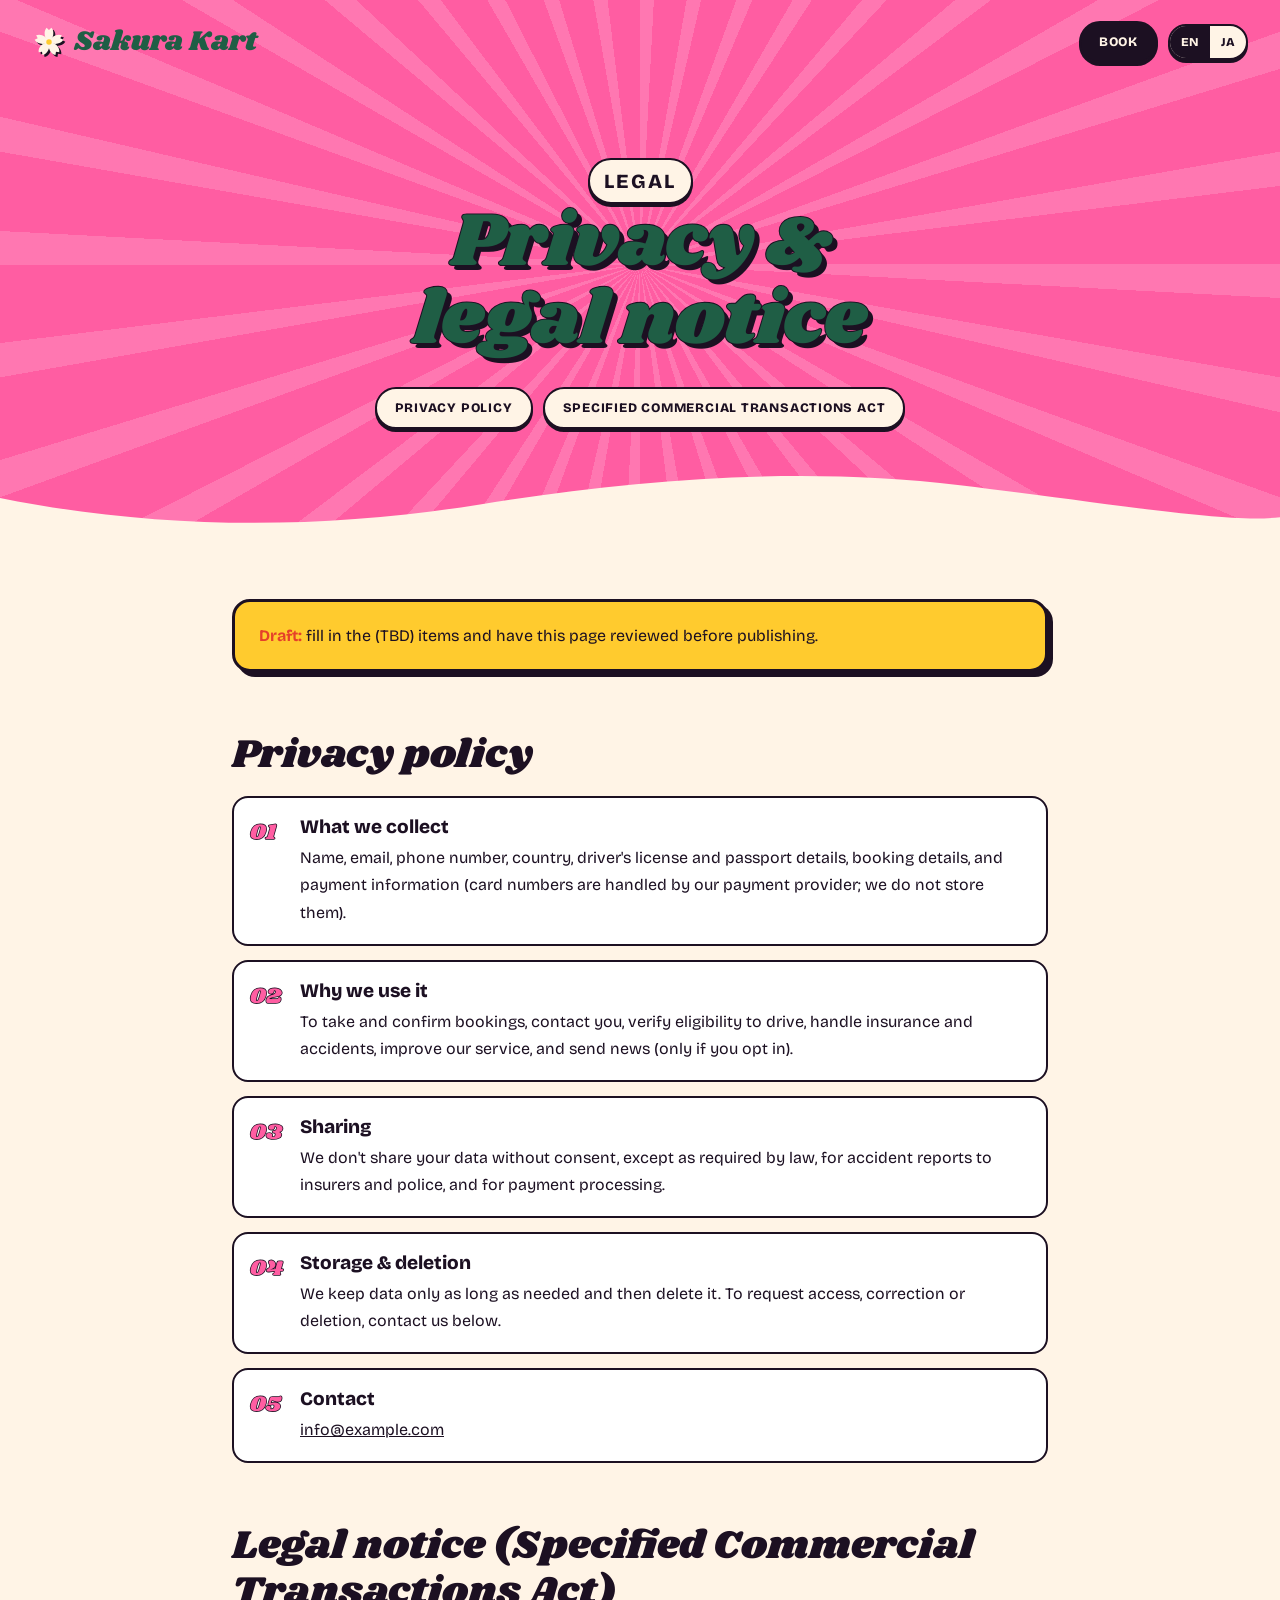
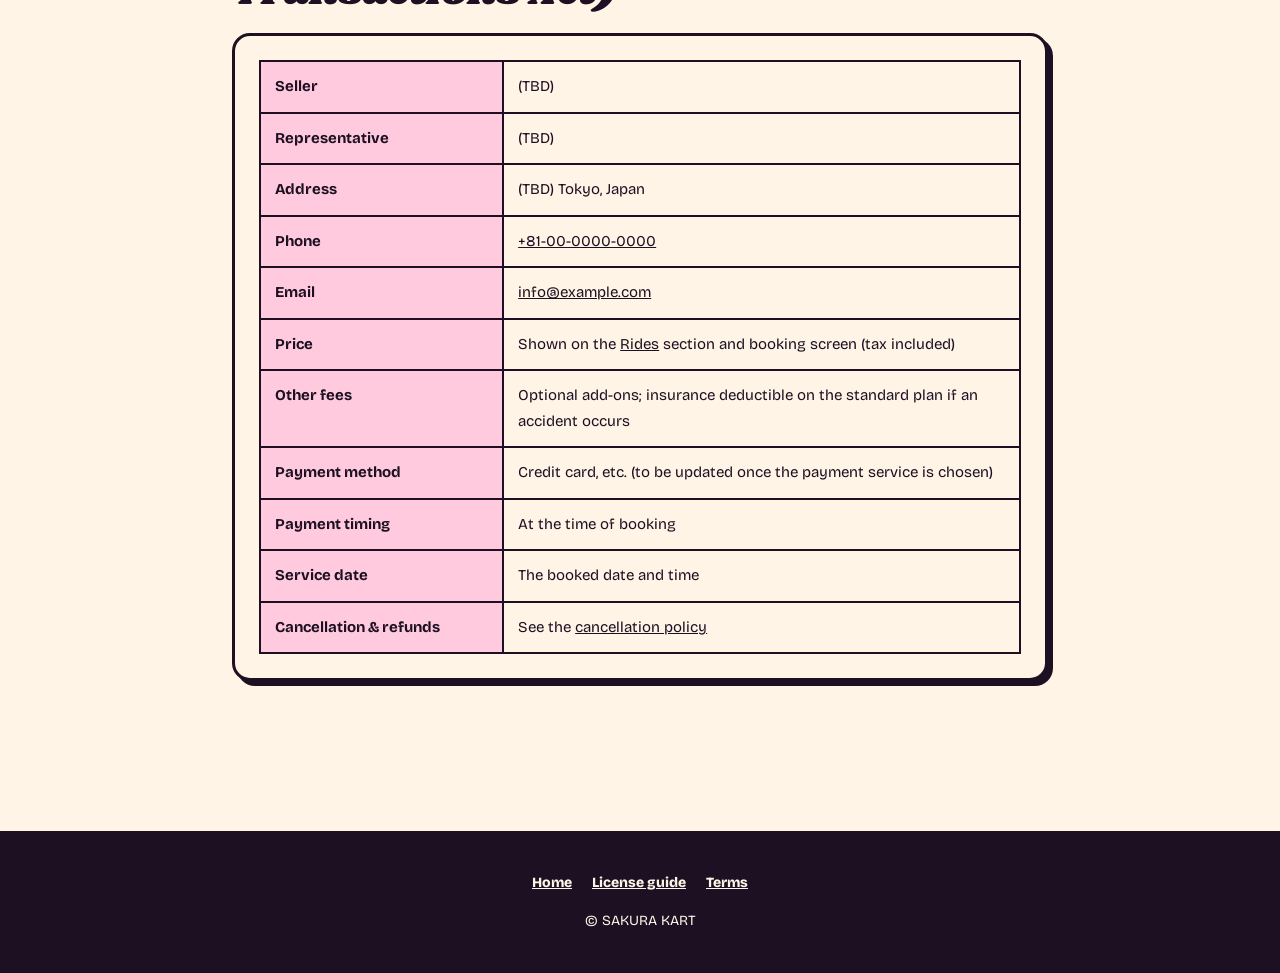
==== legal.html @ 1782123a "サイトをリニューアル：Chispa風デザイン＋アニメ演出、競合の掲載項目を網羅 - トップを全面リニューアル（ローディング、スクロール連動の当日の流れ、傾いた料金カード、ドラッグできる口コミの壁など）" ====
<!doctype html>
<html lang="en">
<head>
  <meta charset="utf-8">
  <meta name="viewport" content="width=device-width, initial-scale=1">
  <title data-ja="プライバシーポリシー・特定商取引法に基づく表記｜SAKURA KART">Privacy &amp; Legal Notice | SAKURA KART</title>
  <meta name="robots" content="noindex">
  <meta name="theme-color" content="#FF5DA2">
  <link rel="icon" href="images/logo-mark.svg" type="image/svg+xml">
  <link rel="preconnect" href="https://fonts.googleapis.com">
  <link rel="preconnect" href="https://fonts.gstatic.com" crossorigin>
  <link href="https://fonts.googleapis.com/css2?family=Bricolage+Grotesque:opsz,wght@12..96,400;12..96,600;12..96,800&family=Dela+Gothic+One&family=M+PLUS+Rounded+1c:wght@500;800&family=Shrikhand&display=swap" rel="stylesheet">
  <link rel="stylesheet" href="css/tokens.css">
  <link rel="stylesheet" href="css/style.css">
  <script src="js/config.js"></script>
  <script src="js/i18n.js"></script>
  <script src="js/main.js" defer></script>
  <script src="js/fx.js" defer></script>
</head>
<body>
<svg width="0" height="0" style="position:absolute" aria-hidden="true">
  <symbol id="i-petal" viewBox="0 0 40 40"><path d="M20 38C6 30 4 12 13 3l7 6 7-6c9 9 7 27-7 35z" fill="currentColor"/></symbol>
  <symbol id="i-flower" viewBox="-50 -50 100 100"><g fill="currentColor"><path id="fp" d="M0 0C-14-10-17-32-7-42l7 7 7-7C17-32 14-10 0 0z"/><use href="#fp" transform="rotate(72)"/><use href="#fp" transform="rotate(144)"/><use href="#fp" transform="rotate(216)"/><use href="#fp" transform="rotate(288)"/></g><circle r="8" fill="#FFCB2E"/></symbol>
  <symbol id="wave" viewBox="0 0 1440 80" preserveAspectRatio="none"><path d="M0 40C180 80 360 80 540 48S900 0 1080 24s300 48 360 40V80H0z" fill="currentColor"/></symbol>
</svg>

<header class="hdr" id="hdr">
  <a href="index.html" class="hdr__logo" aria-label="SAKURA KART">
    <svg class="hdr__mark" aria-hidden="true"><use href="#i-flower"/></svg>
    <span>Sakura Kart</span>
  </a>
  <div class="hdr__right">
    <a href="index.html#booking" class="pill pill--ink" data-ja="予約する">Book</a>
    <div class="lang" role="group" aria-label="Language">
      <button type="button" data-lang="en" aria-pressed="true">EN</button>
      <button type="button" data-lang="ja" aria-pressed="false">JA</button>
    </div>
  </div>
</header>

<main>
  <section class="sub-hero">
    <div class="hero__rays" aria-hidden="true"></div>
    <div class="petals" aria-hidden="true"></div>
    <p class="eyebrow" data-ja="法的表記">Legal</p>
    <h1 class="h2" data-ja="プライバシーと<br>法的表記">Privacy &amp;<br>legal notice</h1>
    <nav class="toc" aria-label="Contents">
      <a class="pill" href="#privacy" data-ja="プライバシーポリシー">Privacy policy</a>
      <a class="pill" href="#tokushoho" data-ja="特定商取引法に基づく表記">Specified Commercial Transactions Act</a>
    </nav>
    <svg class="wave wave--cream" aria-hidden="true"><use href="#wave"/></svg>
  </section>

  <section class="doc">
    <div class="container container--narrow">
      <div class="warn">
        <p class="en" style="margin:0"><b>Draft:</b> fill in the (TBD) items and have this page reviewed before publishing.</p>
        <p class="ja" style="margin:0"><b>ドラフト：</b>（未定）の項目を埋め、公開前に専門家の確認を受けてください。</p>
      </div>

      <h2 id="privacy" data-ja="プライバシーポリシー">Privacy policy</h2>
      <ol class="articles">
        <li>
          <h3 data-ja="取得する情報">What we collect</h3>
          <p data-ja="氏名、メールアドレス、電話番号、国籍、運転免許証・パスポートの情報、予約内容、決済に関する情報（カード番号は決済代行会社が管理し、当社は保持しません）。">Name, email, phone number, country, driver's license and passport details, booking details, and payment information (card numbers are handled by our payment provider; we do not store them).</p>
        </li>
        <li>
          <h3 data-ja="利用目的">Why we use it</h3>
          <p data-ja="予約の受付・確認・連絡、運転資格の確認、保険・事故対応、サービス改善、お知らせの送付（同意した方のみ）。">To take and confirm bookings, contact you, verify eligibility to drive, handle insurance and accidents, improve our service, and send news (only if you opt in).</p>
        </li>
        <li>
          <h3 data-ja="第三者への提供">Sharing</h3>
          <p data-ja="法令に基づく場合、保険会社・警察への事故報告、決済代行会社への決済処理を除き、本人の同意なく第三者に提供しません。">We don't share your data without consent, except as required by law, for accident reports to insurers and police, and for payment processing.</p>
        </li>
        <li>
          <h3 data-ja="保管と削除">Storage &amp; deletion</h3>
          <p data-ja="必要な期間のみ保管し、不要になったものは削除します。開示・訂正・削除のご依頼は下記の連絡先までご連絡ください。">We keep data only as long as needed and then delete it. To request access, correction or deletion, contact us below.</p>
        </li>
        <li>
          <h3 data-ja="お問い合わせ">Contact</h3>
          <p><a data-c="email"></a></p>
        </li>
      </ol>

      <h2 id="tokushoho" data-ja="特定商取引法に基づく表記">Legal notice (Specified Commercial Transactions Act)</h2>
      <div class="panel">
        <table class="grid-table">
          <tr><th data-ja="販売事業者">Seller</th><td data-ja="（未定）">(TBD)</td></tr>
          <tr><th data-ja="運営責任者">Representative</th><td data-ja="（未定）">(TBD)</td></tr>
          <tr><th data-ja="所在地">Address</th><td data-ja="（未定）東京都">(TBD) Tokyo, Japan</td></tr>
          <tr><th data-ja="電話番号">Phone</th><td><a data-c="phone"></a></td></tr>
          <tr><th data-ja="メールアドレス">Email</th><td><a data-c="email"></a></td></tr>
          <tr><th data-ja="販売価格">Price</th><td data-ja="各コースの料金は<a href='index.html#rides'>コース・料金</a>および予約画面に表示（税込）">Shown on the <a href="index.html#rides">Rides</a> section and booking screen (tax included)</td></tr>
          <tr><th data-ja="商品代金以外の必要料金">Other fees</th><td data-ja="オプション料金（任意）、事故時の免責額（標準プランの場合）">Optional add-ons; insurance deductible on the standard plan if an accident occurs</td></tr>
          <tr><th data-ja="支払方法">Payment method</th><td data-ja="クレジットカード等（決済サービス決定後に記載）">Credit card, etc. (to be updated once the payment service is chosen)</td></tr>
          <tr><th data-ja="支払時期">Payment timing</th><td data-ja="予約時">At the time of booking</td></tr>
          <tr><th data-ja="サービスの提供時期">Service date</th><td data-ja="予約された日時">The booked date and time</td></tr>
          <tr><th data-ja="キャンセル・返金">Cancellation &amp; refunds</th><td data-ja="<a href='terms.html#cancel'>キャンセルポリシー</a>のとおり">See the <a href="terms.html#cancel">cancellation policy</a></td></tr>
        </table>
      </div>
    </div>
  </section>
</main>

<footer class="mini-ftr">
  <p><a href="index.html" data-ja="トップ">Home</a><a href="license.html" data-ja="免許ガイド">License guide</a><a href="terms.html" data-ja="利用規約">Terms</a></p>
  <p style="margin:0">© SAKURA KART</p>
</footer>
</body>
</html>
---- css/tokens.css ----
/* ==========================================================
   Design tokens — SAKURA KART
   ベース: Chispa（ポップな色面・太いディスプレイ書体・ステッカー感）
   ＋ 日本のアニメ（集中線・網点・コマ枠・擬音）。
   色やサイズを変えるときはここだけ編集する。
   ========================================================== */
:root {
  /* --- Color: brand --- */
  --ink:        #1C1022; /* 墨（文字・輪郭線） */
  --cream:      #FFF4E6; /* 紙の白 */
  --pink:       #FF5DA2; /* 桜ピンク（メイン） */
  --pink-soft:  #FFC9DE;
  --yellow:     #FFCB2E; /* 菜の花イエロー */
  --matcha:     #1F5E45; /* 抹茶グリーン（コース・料金） */
  --shu:        #E5402A; /* 朱（鳥居の赤） */
  --sky:        #45B8F0; /* アニメの青空 */
  --night:      #1D2160; /* 東京の夜 */

  --text:       var(--ink);
  --text-sub:   #5B4A57;
  --line:       var(--ink);

  /* --- Typography --- */
  /* 英字は Shrikhand / Bricolage、和文はフォールバックで Dela Gothic One / M PLUS Rounded */
  --ff-display: "Shrikhand", "Dela Gothic One", "Hiragino Sans", sans-serif;
  --ff-jp-display: "Dela Gothic One", "Shrikhand", "Hiragino Sans", sans-serif;
  --ff-base:    "Bricolage Grotesque", "M PLUS Rounded 1c", "Hiragino Sans", "Hiragino Kaku Gothic ProN", Meiryo, sans-serif;

  --fs-mega:    clamp(88px, 21vw, 340px);   /* 背景の巨大ワード */
  --fs-hero:    clamp(40px, 7vw, 96px);
  --fs-h2:      clamp(36px, 6vw, 76px);
  --fs-h3:      clamp(22px, 2.6vw, 30px);
  --fs-lead:    clamp(17px, 1.6vw, 20px);
  --fs-base:    16px;
  --fs-sm:      14px;
  --fs-xs:      12px;

  /* --- Layout --- */
  --container:  1180px;
  --gutter:     16px;
  --section-pad: clamp(72px, 10vw, 140px);

  /* --- Shape --- */
  --outline:    3px solid var(--ink);
  --radius:     18px;
  --radius-sm:  10px;
  --pill:       999px;
  --pop:        5px 5px 0 var(--ink);   /* コマ枠の“ベタ影” */
  --pop-lg:     9px 9px 0 var(--ink);

  --ease:       cubic-bezier(.2,.7,.2,1);
  --bounce:     cubic-bezier(.34,1.56,.64,1);
}
---- css/style.css ----
/* ==========================================================
   SAKURA KART — styles
   色・書体・角丸などは tokens.css を参照
   ========================================================== */

/* ---------- Base ---------- */
*, *::before, *::after { box-sizing: border-box; }
html { scroll-behavior: smooth; -webkit-text-size-adjust: 100%; }
body {
  margin: 0;
  background: var(--cream);
  color: var(--text);
  font-family: var(--ff-base);
  font-size: var(--fs-base);
  line-height: 1.7;
  overflow-x: hidden;
}
img, svg { display: block; max-width: 100%; }
a { color: inherit; }
button, input, select { font: inherit; color: inherit; }
p { margin: 0 0 1em; }
h1, h2, h3, h4, h5 { margin: 0; line-height: 1.15; }
table { border-collapse: collapse; width: 100%; }

/* 言語の切り替え（長文ブロック用） */
html[lang="en"] .ja, html[lang="ja"] .en { display: none !important; }

.sr-only { position: absolute; width: 1px; height: 1px; overflow: hidden; clip: rect(0 0 0 0); white-space: nowrap; }
.skip { position: absolute; left: 8px; top: -60px; z-index: 200; background: var(--ink); color: var(--cream); padding: 8px 14px; border-radius: var(--pill); }
.skip:focus { top: 8px; }
:focus-visible { outline: 3px solid var(--sky); outline-offset: 3px; }

.container { width: 100%; max-width: var(--container); margin: 0 auto; padding: 0 var(--gutter); }
@media (min-width: 768px) { .container { padding: 0 32px; } }
.container--narrow { max-width: 880px; }
.center { text-align: center; }
.small { font-size: var(--fs-sm); color: var(--text-sub); }
.section { padding: var(--section-pad) 0; position: relative; }

/* ---------- Type ---------- */
.h2 {
  font-family: var(--ff-display);
  font-weight: 400;
  font-size: var(--fs-h2);
  line-height: 1.02;
  letter-spacing: -.01em;
}
html[lang="ja"] .h2 { font-family: var(--ff-jp-display); font-size: clamp(30px, 5vw, 60px); line-height: 1.2; }
.h3 { font-family: var(--ff-display); font-weight: 400; font-size: clamp(28px, 4vw, 44px); margin: 72px 0 28px; }
html[lang="ja"] .h3 { font-family: var(--ff-jp-display); font-size: clamp(24px, 3vw, 34px); }
.h3--light { color: var(--cream); }
.h4 { font-size: 20px; font-weight: 800; margin-bottom: 14px; }
.h5 { font-size: 15px; font-weight: 800; margin: 20px 0 8px; text-transform: uppercase; letter-spacing: .04em; }
.lead { font-size: var(--fs-lead); }
.eyebrow {
  display: inline-block;
  margin-bottom: 14px;
  padding: 4px 14px;
  border: 2.5px solid var(--ink);
  border-radius: var(--pill);
  background: var(--cream);
  font-size: var(--fs-xs);
  font-weight: 800;
  letter-spacing: .12em;
  text-transform: uppercase;
  box-shadow: 0 3px 0 var(--ink);
}
.sec-head { text-align: center; margin-bottom: 48px; position: relative; z-index: 2; }
.sec-head .lead { max-width: 680px; margin: 18px auto 0; }
.sec-head--light .h2 { color: var(--cream); }
.link { font-weight: 800; text-decoration-thickness: 2px; text-underline-offset: 4px; }

/* ---------- Buttons / pills / stickers ---------- */
.pill {
  display: inline-flex; align-items: center; justify-content: center; gap: 6px;
  padding: 8px 18px;
  border: 2.5px solid var(--ink);
  border-radius: var(--pill);
  background: var(--cream);
  font-size: 13px; font-weight: 800; letter-spacing: .06em; text-transform: uppercase;
  white-space: nowrap;
  text-decoration: none;
  box-shadow: 0 3px 0 var(--ink);
  cursor: pointer;
  transition: transform .15s var(--ease), box-shadow .15s var(--ease);
}
.pill:hover { transform: translateY(-2px); box-shadow: 0 5px 0 var(--ink); }
.pill:active { transform: translateY(2px); box-shadow: 0 1px 0 var(--ink); }
.pill--ink { background: var(--ink); color: var(--cream); }
.pill--ghost { background: transparent; box-shadow: none; border-style: dashed; }
.pill--big { padding: 12px 26px; font-size: 15px; }

.btn {
  display: inline-flex; align-items: center; justify-content: center; gap: 8px;
  min-height: 54px;
  padding: 12px 30px;
  border: 3px solid var(--ink);
  border-radius: var(--pill);
  font-weight: 800; font-size: 16px; letter-spacing: .04em; text-transform: uppercase;
  text-decoration: none;
  cursor: pointer;
  box-shadow: 0 5px 0 var(--ink);
  transition: transform .15s var(--bounce), box-shadow .15s var(--ease), background .2s;
}
.btn:hover { transform: translateY(-3px) rotate(-1deg); box-shadow: 0 8px 0 var(--ink); }
.btn:active { transform: translateY(3px); box-shadow: 0 2px 0 var(--ink); }
.btn:disabled { opacity: .6; cursor: wait; transform: none; }
.btn--ink { background: var(--ink); color: var(--cream); box-shadow: 0 5px 0 var(--shu); }
.btn--ink:hover { box-shadow: 0 8px 0 var(--shu); }
.btn--cream { background: var(--cream); color: var(--ink); }
.btn--yellow { background: var(--yellow); color: var(--ink); }
.btn--pink { background: var(--pink); color: var(--ink); }
.btn--block { width: 100%; }

.tag {
  display: inline-block;
  padding: 8px 18px;
  border: 3px solid var(--ink);
  border-radius: var(--pill);
  font-weight: 800; font-size: clamp(13px, 1.4vw, 18px); letter-spacing: .04em; text-transform: uppercase;
  box-shadow: var(--pop);
  white-space: nowrap;
}
.tag--yellow { background: var(--yellow); }

.badge {
  display: grid; place-items: center;
  width: clamp(110px, 12vw, 150px); aspect-ratio: 1;
  border: 3px solid var(--ink);
  border-radius: 50%;
  background: var(--shu);
  color: var(--cream);
  font-family: var(--ff-display);
  font-size: clamp(14px, 1.5vw, 19px);
  line-height: 1.1;
  text-align: center;
  text-decoration: none;
  box-shadow: var(--pop);
  animation: wobble 4s ease-in-out infinite;
}
html[lang="ja"] .badge { font-family: var(--ff-jp-display); font-size: clamp(12px, 1.3vw, 16px); }

/* 擬音（オノマトペ） */
.sfx {
  font-family: var(--ff-jp-display);
  font-size: clamp(30px, 5vw, 64px);
  color: var(--yellow);
  -webkit-text-stroke: 2.5px var(--ink);
  paint-order: stroke fill;
  text-shadow: 4px 4px 0 var(--ink);
  letter-spacing: -.02em;
  line-height: 1;
  pointer-events: none;
  user-select: none;
}
.sfx--sm { font-size: clamp(26px, 3.5vw, 44px); }

/* 吹き出し */
.bubble {
  position: relative;
  background: var(--cream);
  border: 3px solid var(--ink);
  border-radius: 28px;
  padding: 18px 24px;
  box-shadow: var(--pop);
}
.bubble::after {
  content: ""; position: absolute; left: 48px; bottom: -20px;
  width: 26px; height: 22px;
  background: var(--cream);
  border-right: 3px solid var(--ink); border-bottom: 3px solid var(--ink);
  transform: skewX(35deg) rotate(10deg);
}
.bubble p { margin: 0; }
.bubble--sm { padding: 14px 20px; font-size: var(--fs-sm); }

/* コマ枠パネル */
.panel {
  background: var(--cream);
  border: var(--outline);
  border-radius: var(--radius);
  box-shadow: var(--pop);
}
.panel--pad { padding: 24px; }
.panel--yellow { background: var(--yellow); }

/* ---------- Placeholder photos（素材が届いたら <img> に差し替え） ---------- */
.ph {
  --c: var(--pink);
  position: relative;
  aspect-ratio: 4 / 3;
  border-radius: calc(var(--radius) - 6px);
  background:
    radial-gradient(circle, rgba(28,16,34,.18) 1.6px, transparent 1.8px) 0 0 / 12px 12px,
    repeating-conic-gradient(from 0deg at 50% 50%, rgba(255,255,255,.22) 0 2deg, transparent 2deg 9deg),
    var(--c);
  overflow: hidden;
}
.ph::after {
  content: attr(data-label);
  position: absolute; left: 50%; top: 50%; transform: translate(-50%, -50%) rotate(-4deg);
  padding: 6px 14px;
  background: var(--cream);
  border: 2.5px solid var(--ink);
  border-radius: var(--pill);
  font-size: 11px; font-weight: 800; letter-spacing: .12em;
  color: var(--ink);
  white-space: nowrap;
}
.ph--pink { --c: var(--pink); }
.ph--yellow { --c: var(--yellow); }
.ph--sky { --c: var(--sky); }
.ph--shu { --c: var(--shu); }
.ph--night { --c: var(--night); }
.ph--cream { --c: var(--pink-soft); }

/* ---------- Wave dividers ---------- */
.wave { position: absolute; left: 0; bottom: -1px; width: 100%; height: clamp(36px, 5vw, 72px); z-index: 3; pointer-events: none; }
.wave--top { top: auto; bottom: calc(100% - 1px); }
.wave--yellow { color: var(--yellow); }
.wave--matcha { color: var(--matcha); }
.wave--cream { color: var(--cream); }
.wave--sky { color: var(--sky); }
.wave--pink { color: var(--pink); }

/* ==========================================================
   Loader
   ========================================================== */
.loader {
  position: fixed; inset: 0; z-index: 300;
  display: none;
  place-items: center; align-content: center; gap: 18px;
  background: var(--night);
  overflow: hidden;
  transition: clip-path .8s cubic-bezier(.7,0,.3,1);
  clip-path: inset(0 0 0 0);
}
.js .loader { display: grid; }
.loader.is-done { clip-path: inset(0 0 100% 0); }
.loader.is-gone { display: none; }
.loader__burst {
  position: absolute; inset: -50%;
  background: repeating-conic-gradient(from 0deg, rgba(255,93,162,.22) 0 4deg, transparent 4deg 12deg);
  animation: spinSlow 18s linear infinite;
}
.loader__lights { position: relative; display: flex; gap: 14px; padding: 12px 18px; background: var(--ink); border: 3px solid var(--cream); border-radius: var(--pill); }
.loader__lights i { width: 26px; height: 26px; border-radius: 50%; background: #3a2c3f; border: 2px solid var(--cream); }
.loader__lights i:nth-child(1) { animation: lightRed 1.5s steps(1) forwards; }
.loader__lights i:nth-child(2) { animation: lightYellow 1.5s steps(1) forwards; }
.loader__lights i:nth-child(3) { animation: lightGreen 1.5s steps(1) forwards; }
.loader__kart { position: relative; width: min(380px, 70vw); animation: driveIn 1s var(--bounce) both; }
.loader__word {
  position: relative; margin: 0;
  font-family: var(--ff-jp-display);
  font-size: clamp(30px, 6vw, 56px);
  color: var(--yellow);
  -webkit-text-stroke: 2px var(--ink); paint-order: stroke fill;
  text-shadow: 4px 4px 0 var(--ink);
  animation: popIn .5s .9s var(--bounce) both;
}
@keyframes lightRed { 0% { background: var(--shu); } 66% { background: #3a2c3f; } }
@keyframes lightYellow { 0% { background: #3a2c3f; } 33% { background: var(--yellow); } 66% { background: #3a2c3f; } }
@keyframes lightGreen { 0% { background: #3a2c3f; } 66%, 100% { background: #3BE07A; box-shadow: 0 0 20px #3BE07A; } }
@keyframes driveIn { from { transform: translateX(-120vw) skewX(-12deg); } 70% { transform: translateX(4vw) skewX(6deg); } to { transform: none; } }
@keyframes popIn { from { transform: scale(0) rotate(-12deg); opacity: 0; } to { transform: none; opacity: 1; } }
@keyframes spinSlow { to { transform: rotate(360deg); } }
@keyframes wobble { 0%, 100% { transform: rotate(-8deg); } 50% { transform: rotate(6deg) scale(1.04); } }

/* ==========================================================
   Header
   ========================================================== */
.hdr {
  position: fixed; inset: 0 0 auto; z-index: 100;
  display: flex; align-items: center; justify-content: space-between; gap: 12px;
  padding: 14px var(--gutter);
  transition: background .25s, box-shadow .25s, padding .25s;
}
@media (min-width: 768px) { .hdr { padding: 18px 32px; } }
.hdr.is-stuck { background: var(--cream); box-shadow: 0 3px 0 var(--ink); padding-top: 10px; padding-bottom: 10px; }
.hdr__logo { display: flex; align-items: center; gap: 8px; text-decoration: none; font-family: var(--ff-display); font-size: clamp(18px, 2.4vw, 28px); color: var(--matcha); white-space: nowrap; }
.hdr__mark { width: 34px; height: 34px; color: var(--cream); filter: drop-shadow(2px 2px 0 var(--ink)); animation: spinSlow 12s linear infinite; }
.hdr__nav { display: flex; gap: 10px; }
.hdr__right { display: flex; align-items: center; gap: 10px; }
.lang { display: flex; border: 2.5px solid var(--ink); border-radius: var(--pill); overflow: hidden; background: var(--cream); box-shadow: 0 3px 0 var(--ink); }
.lang button { border: 0; background: transparent; padding: 6px 11px; font-size: 12px; font-weight: 800; cursor: pointer; }
.lang button[aria-pressed="true"] { background: var(--ink); color: var(--cream); }
.hdr__menu { display: none; }

@media (max-width: 899px) {
  .hdr__menu { display: inline-flex; }
  .hdr__nav {
    position: fixed; inset: 0; z-index: -1;
    flex-direction: column; align-items: center; justify-content: center; gap: 16px;
    background: var(--pink);
    background-image: repeating-conic-gradient(from 0deg, rgba(255,255,255,.18) 0 4deg, transparent 4deg 12deg);
    opacity: 0; visibility: hidden; transform: scale(1.05);
    transition: opacity .25s, transform .25s, visibility .25s;
  }
  .hdr__nav.is-open { opacity: 1; visibility: visible; transform: none; }
  .hdr__nav .pill { font-size: 20px; padding: 12px 34px; }
}

/* ==========================================================
   Hero
   ========================================================== */
.hero {
  position: relative;
  min-height: 100svh;
  display: flex; flex-direction: column;
  padding: 110px 0 90px;
  background: var(--pink);
  overflow: hidden;
  isolation: isolate;
}
.hero__rays {
  position: absolute; inset: -40%; z-index: -2;
  background: repeating-conic-gradient(from 0deg at 50% 50%, rgba(255,255,255,.16) 0 3deg, transparent 3deg 10deg);
  animation: spinSlow 60s linear infinite;
}
.hero__mega {
  position: absolute; left: 50%; top: clamp(70px, 9vw, 110px); z-index: -1;
  transform: translateX(-50%);
  margin: 0;
  font-family: var(--ff-display);
  font-size: var(--fs-mega);
  line-height: .9;
  color: var(--matcha);
  white-space: nowrap;
  text-shadow: 6px 6px 0 var(--ink);
}
.hero__tate {
  position: absolute; right: clamp(12px, 3vw, 48px); top: 120px; z-index: 1;
  margin: 0;
  writing-mode: vertical-rl;
  font-family: var(--ff-jp-display);
  font-size: clamp(20px, 2.6vw, 36px);
  line-height: 1.3;
  color: var(--cream);
  -webkit-text-stroke: 2px var(--ink); paint-order: stroke fill;
  text-shadow: 3px 3px 0 var(--ink);
}
.hero__stage {
  position: relative;
  width: min(640px, 92vw);
  margin: clamp(60px, 12vw, 170px) auto 0;
  flex: 1;
}
.hero__kart { width: 100%; height: auto; cursor: pointer; filter: drop-shadow(0 10px 0 rgba(28,16,34,.25)); animation: cruise 6s ease-in-out infinite; }
.hero__tag { position: absolute; left: -2%; top: 8%; transform: rotate(-8deg); z-index: 2; }
.hero__sfx { position: absolute; right: -2%; top: -6%; transform: rotate(10deg); animation: sfxPulse 1.4s var(--bounce) infinite; }
.hero__badge { position: absolute; right: -4%; bottom: -10%; z-index: 2; }
.hero__foot {
  position: relative; z-index: 2;
  display: flex; flex-wrap: wrap; align-items: flex-end; justify-content: space-between; gap: 24px;
  width: 100%; max-width: var(--container-wide, 1280px);
  margin: 24px auto 0;
  padding: 0 var(--gutter);
}
@media (min-width: 768px) { .hero__foot { padding: 0 32px; } }
.hero__copy { max-width: 560px; }
.hero__title { font-size: clamp(24px, 3vw, 36px); font-weight: 800; margin-bottom: 10px; letter-spacing: -.01em; }
html[lang="ja"] .hero__title { font-family: var(--ff-jp-display); font-weight: 400; }
.hero__lead { font-size: var(--fs-lead); }
.hero__cta { display: flex; flex-wrap: wrap; gap: 12px; }
.hero__addr { font-style: normal; font-weight: 800; letter-spacing: .1em; text-transform: uppercase; text-align: right; font-size: 13px; }

@keyframes cruise { 0%, 100% { transform: translateX(-2%) rotate(-1deg); } 50% { transform: translateX(2%) rotate(1deg); } }
@keyframes sfxPulse { 0%, 100% { transform: rotate(10deg) scale(1); } 50% { transform: rotate(6deg) scale(1.12); } }

/* クリックで出る吹き出し */
.honk {
  position: absolute; z-index: 5;
  padding: 6px 14px;
  background: var(--cream); border: 3px solid var(--ink); border-radius: 20px;
  font-family: var(--ff-jp-display); font-size: 22px;
  box-shadow: var(--pop);
  pointer-events: none;
  animation: honk .9s var(--bounce) forwards;
}
@keyframes honk { 0% { transform: scale(0) rotate(-20deg); } 30% { transform: scale(1.1) rotate(4deg); } 80% { opacity: 1; } 100% { transform: translateY(-40px) scale(.9); opacity: 0; } }

/* 桜の花びら */
.petals { position: absolute; inset: 0; z-index: 0; pointer-events: none; overflow: hidden; }
.petal {
  position: absolute; top: -40px;
  width: var(--s, 18px); height: var(--s, 18px);
  color: var(--cream);
  opacity: .9;
  animation: fall var(--d, 9s) linear var(--delay, 0s) infinite;
}
.petal svg { width: 100%; height: 100%; animation: sway 2.6s ease-in-out infinite alternate; }
@keyframes fall { to { transform: translate(var(--dx, -80px), 110vh) rotate(540deg); } }
@keyframes sway { from { transform: rotate(-25deg) translateX(-6px); } to { transform: rotate(25deg) translateX(6px); } }

@media (max-width: 640px) {
  .hero__tate { display: none; }
  .hero__tag { top: -14%; }
  .hero__badge { bottom: -22%; right: 0; }
  .hero__addr { text-align: left; }
}

/* ==========================================================
   Ribbons / marquee
   ========================================================== */
.ribbons { position: relative; background: var(--yellow); padding: 40px 0 70px; overflow: hidden; }
.tape {
  display: block;
  width: min(1000px, calc(100% - 32px));
  margin: 0 auto 50px;
  padding: 8px;
  background: repeating-linear-gradient(-45deg, var(--yellow) 0 16px, var(--ink) 16px 32px);
  border: 3px solid var(--ink);
  border-radius: 8px;
  transform: rotate(-1.5deg);
  text-decoration: none;
  box-shadow: var(--pop);
  transition: transform .2s var(--bounce);
}
.tape:hover { transform: rotate(0) scale(1.02); }
.tape__inner { display: block; background: var(--cream); padding: 12px 18px; border-radius: 4px; text-align: center; font-size: clamp(14px, 1.5vw, 17px); }
.tape b { color: var(--shu); font-family: var(--ff-jp-display); font-weight: 400; margin-right: 6px; }

.marquee {
  --bg: var(--matcha); --fg: var(--cream);
  position: relative;
  width: 110%; margin-left: -5%;
  background: var(--bg); color: var(--fg);
  border-block: 3px solid var(--ink);
  overflow: hidden;
  transform: rotate(-3deg);
}
.marquee + .marquee { margin-top: -22px; transform: rotate(2deg); }
.marquee--matcha { --bg: var(--matcha); }
.marquee--shu { --bg: var(--shu); --fg: var(--yellow); }
.marquee--ink { --bg: var(--ink); --fg: var(--pink); }
.marquee--cream { --bg: var(--cream); --fg: var(--matcha); }
.marquee__track { display: flex; align-items: center; gap: 28px; width: max-content; padding: 12px 0; animation: marquee 28s linear infinite; }
.marquee--rev .marquee__track { animation-direction: reverse; }
.marquee__track span { font-family: var(--ff-display); font-size: clamp(28px, 4.4vw, 56px); line-height: 1.1; white-space: nowrap; }
.marquee__track svg { width: clamp(34px, 4vw, 52px); height: clamp(34px, 4vw, 52px); color: var(--pink); flex: none; filter: drop-shadow(2px 2px 0 var(--ink)); animation: spinSlow 6s linear infinite; }
@keyframes marquee { to { transform: translateX(-50%); } }

/* ==========================================================
   About
   ========================================================== */
.about { position: relative; background: var(--yellow); padding: 20px 0 calc(var(--section-pad) + 20px); }
.news { display: flex; gap: 14px; align-items: flex-start; max-width: 860px; margin: 0 auto 80px; }
.news__label { flex: none; padding: 2px 10px; background: var(--shu); color: var(--cream); border-radius: 6px; font-weight: 800; font-size: 12px; letter-spacing: .1em; margin-top: 3px; }
.about__grid { display: grid; gap: 40px; align-items: center; }
@media (min-width: 880px) { .about__grid { grid-template-columns: 1.1fr .9fr; gap: 64px; } }
.about__text .h2 { margin-bottom: 24px; color: var(--matcha); font-size: clamp(36px, 4.6vw, 60px); }
.about__text p { font-size: var(--fs-lead); }
.about__photo { position: relative; margin: 0; padding: 12px; transform: rotate(2deg); }
.about__photo figcaption { position: absolute; right: -10px; top: -26px; transform: rotate(12deg); }

.reasons { list-style: none; margin: 0; padding: 0; display: grid; gap: 28px; }
@media (min-width: 880px) { .reasons { grid-template-columns: repeat(3, 1fr); } }
.reason { position: relative; padding: 30px 26px 26px; }
.reason:nth-child(1) { transform: rotate(-1.5deg); }
.reason:nth-child(2) { transform: rotate(1deg); background: var(--pink-soft); }
.reason:nth-child(3) { transform: rotate(-.5deg); }
.reason__no { font-family: var(--ff-display); font-size: 54px; line-height: 1; color: var(--pink); -webkit-text-stroke: 2px var(--ink); paint-order: stroke fill; }
.reason__sfx { position: absolute; right: 16px; top: 14px; font-family: var(--ff-jp-display); font-size: 22px; color: var(--shu); transform: rotate(8deg); opacity: .9; }
.reason h4 { font-size: 22px; font-weight: 800; margin: 10px 0 10px; }
html[lang="ja"] .reason h4 { font-family: var(--ff-jp-display); font-weight: 400; }

/* ==========================================================
   Ride timeline（スクロール連動）
   ========================================================== */
.ride {
  --bg: var(--yellow); --fg: var(--matcha); --accent: var(--ink);
  position: relative;
  background: var(--bg);
  color: var(--ink);
  transition: background .5s var(--ease);
}
.ride.theme-yellow { --bg: var(--yellow); --fg: var(--matcha); }
.ride.theme-shu { --bg: var(--shu); --fg: var(--yellow); }
.ride.theme-sky { --bg: var(--sky); --fg: var(--cream); }
.ride.theme-pink { --bg: var(--pink); --fg: var(--matcha); }
.ride.theme-night { --bg: var(--night); --fg: var(--pink); }
.ride.theme-matcha { --bg: var(--matcha); --fg: var(--yellow); }
.ride.theme-night, .ride.theme-matcha, .ride.theme-shu { color: var(--cream); }

.js .ride { height: 600vh; }
.ride__sticky { padding: var(--section-pad) 0; }
.js .ride__sticky { position: sticky; top: 0; height: 100vh; height: 100svh; display: flex; align-items: center; padding: 70px 0 30px; overflow: hidden; }
.ride__inner { display: grid; gap: 30px; align-items: center; }
@media (min-width: 880px) { .ride__inner { grid-template-columns: 1.1fr .9fr; gap: 60px; } }
.ride__eyebrow { font-weight: 800; letter-spacing: .12em; text-transform: uppercase; font-size: 13px; }
.ride__scenes { position: relative; }
.js .ride__scenes { min-height: clamp(280px, 40vh, 380px); }
.scene { margin-bottom: 48px; }
.js .scene { position: absolute; inset: 0 0 auto; margin: 0; opacity: 0; visibility: hidden; transform: translateY(30px); transition: opacity .35s, transform .45s var(--bounce), visibility .35s; }
.js .scene.is-active { opacity: 1; visibility: visible; transform: none; }
.scene__time {
  margin: 0;
  font-family: var(--ff-display);
  font-size: clamp(76px, 14vw, 180px);
  line-height: .95;
  color: var(--fg);
  -webkit-text-stroke: 3px var(--ink); paint-order: stroke fill;
  text-shadow: 6px 6px 0 var(--ink);
  transition: color .5s;
}
.scene__time small { font-size: .32em; margin-left: .2em; }
.scene__title { font-family: var(--ff-display); font-weight: 400; font-size: clamp(28px, 3.6vw, 44px); margin: 10px 0 12px; }
html[lang="ja"] .scene__title { font-family: var(--ff-jp-display); }
.scene p:last-child { font-size: var(--fs-lead); max-width: 520px; }
.ride__pills { display: none; gap: 8px; flex-wrap: wrap; margin-top: 24px; }
.js .ride__pills { display: flex; }
.ride__pills span { padding: 4px 12px; border: 2.5px solid currentColor; border-radius: var(--pill); font-weight: 800; font-size: 12px; transition: background .3s, color .3s; }
.ride__pills span.is-active { background: var(--cream); color: var(--ink); border-color: var(--ink); }
.ride__note { margin-top: 18px; font-size: var(--fs-sm); opacity: .85; }
.ride__cards { position: relative; display: none; aspect-ratio: 4 / 5; max-width: 440px; width: 100%; justify-self: center; }
.js .ride__cards { display: block; }
.ride__card {
  position: absolute; inset: 0;
  padding: 10px;
  background: var(--cream);
  border: var(--outline); border-radius: var(--radius);
  box-shadow: var(--pop-lg);
  transform: translate(60%, 10%) rotate(14deg);
  opacity: 0;
  transition: transform .6s var(--bounce), opacity .4s;
}
.ride__card .ph { height: 100%; aspect-ratio: auto; }
.ride__card.is-past { transform: translate(-8%, 4%) rotate(-8deg) scale(.92); opacity: .85; }
.ride__card.is-active { transform: rotate(3deg); opacity: 1; z-index: 2; }
@media (max-width: 879px) {
  .js .ride__cards { max-width: 170px; justify-self: end; margin-top: -10px; }
  .js .ride__scenes { min-height: 300px; }
  .js .ride__sticky { padding-top: 80px; }
}
@media (max-width: 380px) {
  .hdr__mark { width: 26px; height: 26px; }
  .hdr__right { gap: 6px; }
}

/* ==========================================================
   Rides & prices（抹茶の面）
   ========================================================== */
.rides { position: relative; background: var(--matcha); padding: calc(var(--section-pad) + 30px) 0 calc(var(--section-pad) + 40px); overflow-x: clip; }
.mega {
  position: absolute; left: 50%; top: clamp(300px, 30vw, 380px); z-index: 0;
  transform: translateX(-50%);
  margin: 0;
  font-family: var(--ff-display);
  font-size: var(--fs-mega);
  line-height: .9;
  white-space: nowrap;
  pointer-events: none;
  text-shadow: 6px 6px 0 var(--ink);
}
.mega--pink { color: var(--pink); }
.rides .container { position: relative; z-index: 1; }

.course-list { display: flex; flex-wrap: wrap; justify-content: center; gap: 36px; padding-top: 30px; }
.course {
  --cbg: var(--cream);
  position: relative;
  width: min(320px, 100%);
  padding: 12px 12px 22px;
  background: var(--cbg);
  border: var(--outline); border-radius: 24px;
  box-shadow: var(--pop-lg);
  transition: transform .35s var(--bounce);
}
.course:nth-child(3n+1) { transform: rotate(-5deg) translateY(10px); }
.course:nth-child(3n+2) { transform: rotate(3deg) translateY(70px); }
.course:nth-child(3n+3) { transform: rotate(-2deg) translateY(-10px); }
.course:hover { transform: rotate(0) translateY(-6px) scale(1.04); z-index: 3; }
.course--pink { --cbg: var(--pink); }
.course--shu { --cbg: var(--shu); color: var(--cream); }
.course--cream { --cbg: var(--cream); }
.course .ph { aspect-ratio: 4 / 3.3; border: 3px solid var(--ink); border-radius: 16px; }
.course__body { padding: 16px 8px 0; }
.course__top { display: flex; justify-content: space-between; align-items: flex-start; gap: 10px; }
.course__name { font-family: var(--ff-display); font-weight: 400; font-size: 28px; line-height: 1.05; }
html[lang="ja"] .course__name { font-family: var(--ff-jp-display); font-size: 24px; }
.course__price { font-family: var(--ff-display); font-size: 24px; white-space: nowrap; }
.course__price small { display: block; font-family: var(--ff-base); font-size: 11px; font-weight: 800; text-align: right; }
.course__meta { display: flex; justify-content: space-between; align-items: center; margin: 8px 0; font-weight: 800; font-size: 13px; }
.course__thrill { display: flex; gap: 2px; }
.course__thrill svg { width: 18px; height: 18px; opacity: .25; }
.course__thrill svg.on { opacity: 1; }
.course__route { font-size: 12px; font-weight: 800; letter-spacing: .02em; margin-bottom: 6px; opacity: .85; }
.course__desc { font-size: 14px; margin-bottom: 16px; }
.course__badge {
  position: absolute; top: -18px; right: -14px; z-index: 2;
  padding: 6px 14px;
  background: var(--yellow); color: var(--ink);
  border: 3px solid var(--ink); border-radius: var(--pill);
  font-weight: 800; font-size: 12px; letter-spacing: .06em;
  transform: rotate(10deg);
  box-shadow: 0 3px 0 var(--ink);
  animation: wobble 3s ease-in-out infinite;
}
.course .btn { min-height: 46px; font-size: 14px; padding: 8px 18px; }
.course--shu .btn--ink { background: var(--cream); color: var(--ink); }

.bands { margin: 130px auto 0; max-width: 820px; padding: 26px; background: var(--cream); border: var(--outline); border-radius: var(--radius); box-shadow: var(--pop-lg); text-align: center; transform: rotate(-1deg); }
.bands__title { font-size: 20px; font-weight: 800; margin-bottom: 18px; }
.bands__list { list-style: none; margin: 0 0 14px; padding: 0; display: grid; gap: 12px; }
@media (min-width: 640px) { .bands__list { grid-template-columns: repeat(3, 1fr); } }
.band { padding: 14px; border: 2.5px solid var(--ink); border-radius: 14px; background: var(--pink-soft); }
.band:nth-child(3) { background: var(--night); color: var(--cream); }
.band:nth-child(1) { background: var(--yellow); }
.band b { display: block; font-size: 15px; }
.band span { font-size: 13px; }
.band strong { display: block; font-family: var(--ff-display); font-weight: 400; font-size: 22px; margin-top: 4px; }
.bands__note { font-size: 13px; margin: 0; color: var(--text-sub); }

.options { list-style: none; margin: 0 0 40px; padding: 0; display: grid; gap: 18px; grid-template-columns: repeat(auto-fit, minmax(190px, 1fr)); }
.option { position: relative; padding: 22px 18px 18px; background: var(--cream); border: var(--outline); border-radius: var(--radius); box-shadow: var(--pop); transition: transform .25s var(--bounce); }
.option:hover { transform: translateY(-6px) rotate(-1.5deg); }
.option__ic { width: 40px; height: 40px; padding: 7px; background: var(--pink); border: 2.5px solid var(--ink); border-radius: 12px; margin-bottom: 12px; }
.option h4 { font-size: 18px; font-weight: 800; margin-bottom: 6px; }
.option p { font-size: 14px; margin-bottom: 30px; }
.option__price { position: absolute; right: 14px; bottom: 14px; font-family: var(--ff-display); font-size: 20px; color: var(--shu); }

/* ==========================================================
   Karts
   ========================================================== */
.karts { background: var(--cream); }
.kart-grid { display: grid; gap: 28px; }
@media (min-width: 820px) { .kart-grid { grid-template-columns: repeat(3, 1fr); } }
.kart { position: relative; padding: 12px 12px 22px; transition: transform .3s var(--bounce); }
.kart:hover { transform: translateY(-6px) rotate(-1deg); }
.kart h3 { font-family: var(--ff-display); font-weight: 400; font-size: 28px; margin: 16px 8px 6px; }
html[lang="ja"] .kart h3 { font-family: var(--ff-jp-display); font-size: 24px; }
.kart p { margin: 0 8px; }
.kart--hot { background: var(--pink-soft); transform: rotate(1.5deg); }
.kart__badge { position: absolute; top: -16px; left: 18px; z-index: 2; padding: 4px 14px; background: var(--shu); color: var(--cream); border: 3px solid var(--ink); border-radius: var(--pill); font-weight: 800; font-size: 12px; transform: rotate(-6deg); }
.spec-chips { list-style: none; padding: 0; margin: 36px 0 0; display: flex; flex-wrap: wrap; gap: 10px; justify-content: center; }
.spec-chips li { padding: 6px 16px; border: 2.5px dashed var(--ink); border-radius: var(--pill); font-weight: 800; font-size: 13px; }

/* ==========================================================
   Booking
   ========================================================== */
.booking { background: var(--pink-soft); background-image: radial-gradient(circle, rgba(28,16,34,.08) 1.5px, transparent 1.7px); background-size: 14px 14px; }
.booking__grid { display: grid; gap: 28px; align-items: start; }
@media (min-width: 960px) { .booking__grid { grid-template-columns: 340px 1fr; } }
.booking__side { display: grid; gap: 22px; }
.steps-mini { list-style: none; margin: 0; padding: 0; display: grid; gap: 12px; }
.steps-mini li { display: flex; gap: 12px; align-items: flex-start; font-size: 15px; }
.steps-mini b { flex: none; display: grid; place-items: center; width: 30px; height: 30px; background: var(--pink); border: 2.5px solid var(--ink); border-radius: 50%; font-size: 14px; }
.dots { margin: 0; padding-left: 20px; display: grid; gap: 8px; font-size: 14px; }
.contact-list { list-style: none; margin: 0; padding: 0; display: grid; gap: 8px; }
.contact-list a {
  display: flex; align-items: center; gap: 10px;
  padding: 10px 14px;
  border: 2.5px solid var(--ink); border-radius: 14px;
  background: var(--cream);
  text-decoration: none; font-weight: 800; font-size: 14px;
  transition: transform .15s, background .15s;
}
.contact-list a:hover { background: var(--yellow); transform: translateX(4px); }
.contact-list svg { width: 20px; height: 20px; flex: none; }

.booking-widget { padding: clamp(18px, 3vw, 32px); }
.booking-steps { list-style: none; margin: 0 0 24px; padding: 0; display: grid; grid-template-columns: repeat(4, 1fr); gap: 6px; counter-reset: s; }
.booking-steps li { display: flex; flex-direction: column; align-items: center; gap: 4px; font-size: 12px; font-weight: 800; color: var(--text-sub); position: relative; }
.booking-steps li::after { content: ""; position: absolute; top: 16px; left: calc(50% + 20px); right: calc(-50% + 20px); height: 3px; background: var(--ink); opacity: .15; }
.booking-steps li:last-child::after { display: none; }
.booking-steps span { display: grid; place-items: center; width: 34px; height: 34px; border: 2.5px solid var(--ink); border-radius: 50%; background: var(--cream); color: var(--ink); }
.booking-steps em { font-style: normal; }
.booking-steps li.is-active { color: var(--ink); }
.booking-steps li.is-active span { background: var(--pink); transform: scale(1.12); box-shadow: 0 3px 0 var(--ink); }
.booking-steps li.is-done span { background: var(--matcha); color: var(--cream); }

.bw-step { border: 0; margin: 0; padding: 0; min-width: 0; }
.field { display: block; margin-bottom: 16px; }
.field__label { display: block; font-size: 13px; font-weight: 800; margin-bottom: 6px; letter-spacing: .02em; }
.field input, .field select {
  width: 100%;
  min-height: 48px;
  padding: 10px 14px;
  border: 2.5px solid var(--ink); border-radius: 12px;
  background: #fff;
  font-size: 16px;
}
.field input[aria-invalid="true"], .field select[aria-invalid="true"] { border-color: var(--shu); background: #FFF0EE; }
.bw-row { display: grid; gap: 0 14px; }
@media (min-width: 560px) { .bw-row { grid-template-columns: 1fr 1fr; } }
.bw-cal-wrap { display: grid; gap: 18px; margin-bottom: 18px; }
@media (min-width: 680px) { .bw-cal-wrap { grid-template-columns: 1.3fr 1fr; } }

.cal { border: 2.5px solid var(--ink); border-radius: 16px; padding: 12px; background: #fff; }
.cal__head { display: flex; justify-content: space-between; align-items: center; margin-bottom: 8px; }
.cal__title { font-weight: 800; }
.cal__nav { width: 36px; height: 36px; border: 2.5px solid var(--ink); border-radius: 50%; background: var(--cream); font-size: 18px; font-weight: 800; cursor: pointer; }
.cal__nav:disabled { opacity: .3; cursor: default; }
.cal__grid { display: grid; grid-template-columns: repeat(7, 1fr); gap: 4px; text-align: center; }
.cal__dow { font-size: 11px; font-weight: 800; color: var(--text-sub); padding: 4px 0; }
.cal__day { aspect-ratio: 1; border: 2px solid transparent; border-radius: 10px; background: var(--cream); font-weight: 800; font-size: 14px; cursor: pointer; transition: transform .15s var(--bounce); }
.cal__day:hover:not(:disabled) { border-color: var(--ink); transform: scale(1.08); }
.cal__day:disabled { background: transparent; color: #c8bcc4; cursor: default; }
.cal__day.is-today { border-color: var(--pink); }
.cal__day[aria-pressed="true"] { background: var(--pink); border-color: var(--ink); box-shadow: 0 2px 0 var(--ink); }

.slots { display: grid; grid-template-columns: repeat(auto-fill, minmax(92px, 1fr)); gap: 8px; }
.slot { display: flex; flex-direction: column; align-items: center; padding: 8px 4px; border: 2.5px solid var(--ink); border-radius: 12px; background: #fff; font-weight: 800; cursor: pointer; transition: transform .15s var(--bounce); line-height: 1.2; }
.slot small { font-size: 11px; font-weight: 600; color: var(--text-sub); }
.slot:hover:not(:disabled) { transform: translateY(-2px); }
.slot[aria-pressed="true"] { background: var(--yellow); box-shadow: 0 3px 0 var(--ink); }
.slot:disabled { opacity: .35; cursor: default; }
.slots__empty { font-size: 14px; color: var(--text-sub); padding: 10px 0; }

.bw-total { display: flex; justify-content: space-between; align-items: baseline; padding: 14px 18px; margin: 4px 0 18px; background: var(--ink); color: var(--cream); border-radius: 14px; font-weight: 800; }
.bw-total strong { font-family: var(--ff-display); font-weight: 400; font-size: 30px; color: var(--yellow); }
.check { display: flex; gap: 10px; align-items: flex-start; font-size: 14px; margin: 6px 0 16px; cursor: pointer; }
.check input { width: 22px; height: 22px; margin-top: 1px; accent-color: var(--pink); flex: none; }
.bw-error { color: var(--shu); font-weight: 800; font-size: 14px; }
.bw-nav { display: flex; gap: 12px; justify-content: space-between; flex-wrap: wrap; }
.bw-nav .btn { flex: 1; }
.summary { margin: 0 0 16px; border: 2.5px solid var(--ink); border-radius: 16px; overflow: hidden; background: #fff; }
.summary div { display: grid; grid-template-columns: 120px 1fr; gap: 10px; padding: 10px 16px; border-bottom: 1.5px dashed rgba(28,16,34,.25); font-size: 14px; }
.summary dt { font-weight: 800; color: var(--text-sub); }
.summary dd { margin: 0; word-break: break-word; }
.summary .summary__total { background: var(--yellow); border: 0; font-size: 16px; }
.summary .summary__total dd { font-family: var(--ff-display); font-size: 22px; }
.bw-paynote { font-size: 14px; color: var(--text-sub); }

/* ==========================================================
   License
   ========================================================== */
.license { background: var(--sky); padding-top: calc(var(--section-pad) + 30px); }
.license__h { font-size: clamp(48px, 9vw, 120px); color: var(--yellow); -webkit-text-stroke: 3px var(--ink); paint-order: stroke fill; text-shadow: 6px 6px 0 var(--ink); }
html[lang="ja"] .license__h { font-family: var(--ff-display); font-size: clamp(48px, 9vw, 120px); line-height: 1; }
.lic-grid { display: grid; gap: 22px; grid-template-columns: repeat(auto-fit, minmax(240px, 1fr)); }
.lic { padding: 24px 22px; transition: transform .25s var(--bounce); }
.lic:nth-child(odd) { transform: rotate(-1deg); }
.lic:nth-child(even) { transform: rotate(1deg); }
.lic:hover { transform: rotate(0) translateY(-6px); }
.lic__no { display: inline-block; padding: 2px 12px; background: var(--ink); color: var(--yellow); border-radius: var(--pill); font-weight: 800; font-size: 12px; letter-spacing: .1em; }
.lic h3 { font-size: 20px; font-weight: 800; margin: 12px 0 10px; }
.lic__set { padding: 10px 12px; background: var(--yellow); border: 2px solid var(--ink); border-radius: 12px; font-weight: 800; font-size: 14px; }
.lic p:last-child { font-size: 14px; margin: 0; }
.lic-foot { display: flex; flex-wrap: wrap; gap: 30px; align-items: center; justify-content: space-between; margin-top: 50px; }
.lic-foot .bubble { flex: 1 1 380px; }

/* ==========================================================
   Insurance / cancellation
   ========================================================== */
.cover { background: var(--cream); }
.plans { display: grid; gap: 26px; margin-bottom: 20px; }
@media (min-width: 900px) { .plans { grid-template-columns: repeat(3, 1fr); } }
.plan { position: relative; padding: 26px 22px; }
.plan h3 { font-family: var(--ff-display); font-weight: 400; font-size: 28px; }
html[lang="ja"] .plan h3 { font-family: var(--ff-jp-display); font-size: 24px; }
.plan__price { font-weight: 800; font-size: 22px; margin: 6px 0 14px; color: var(--shu); }
.plan__price small { font-size: 13px; color: var(--text-sub); }
.plan__table th, .plan__table td { padding: 9px 4px; border-bottom: 1.5px dashed rgba(28,16,34,.25); font-size: 14px; text-align: left; vertical-align: top; }
.plan__table td { text-align: right; font-weight: 800; white-space: nowrap; }
.plan__table th { font-weight: 600; }
.plan--full { background: var(--yellow); transform: rotate(-1deg) scale(1.02); }
.plan--cancel .small { margin: 14px 0 0; }
.plan__badge { position: absolute; top: -16px; right: 18px; padding: 4px 14px; background: var(--pink); border: 3px solid var(--ink); border-radius: var(--pill); font-weight: 800; font-size: 12px; transform: rotate(6deg); }

/* ==========================================================
   Wall of smiles（ドラッグ可能な写真）
   ========================================================== */
.wall { position: relative; background: var(--yellow); padding: calc(var(--section-pad) + 30px) 0 0; overflow-x: clip; }
.wall__head { text-align: center; position: relative; z-index: 1; }
.wall__head .h2 { color: var(--matcha); margin-bottom: 12px; }
.wall__score { display: inline-flex; align-items: center; gap: 2px; font-weight: 800; }
.wall__score svg { width: 22px; height: 22px; color: var(--shu); }
.wall__score b { font-family: var(--ff-display); font-weight: 400; font-size: 24px; margin: 0 4px; }
.wall__board { position: relative; height: 880px; max-width: 1280px; margin: 20px auto 40px; }
.polaroid {
  position: absolute; left: var(--x); top: var(--y);
  width: 230px;
  margin: 0;
  padding: 10px 10px 16px;
  background: var(--cream);
  border: 3px solid var(--ink); border-radius: 6px;
  box-shadow: var(--pop);
  transform: rotate(var(--r));
  cursor: grab;
  touch-action: none;
  user-select: none;
  transition: box-shadow .2s, transform .2s var(--bounce);
}
.polaroid.is-drag { cursor: grabbing; box-shadow: var(--pop-lg); transform: rotate(0) scale(1.06); transition: none; }
.polaroid .ph { aspect-ratio: 1; border: 2px solid var(--ink); margin-bottom: 10px; }
.polaroid blockquote { margin: 0 0 8px; font-family: var(--ff-display); font-size: 18px; line-height: 1.2; }
.polaroid figcaption { font-size: 11px; font-weight: 800; letter-spacing: .1em; }
@media (max-width: 760px) {
  .wall__board { height: auto; display: grid; grid-template-columns: 1fr 1fr; gap: 16px; padding: 0 var(--gutter); }
  .polaroid { position: relative; left: auto; top: auto; width: auto; cursor: default; touch-action: auto; }
  .polaroid blockquote { font-size: 15px; }
}
.marquee--social { margin-bottom: 0; }
.social { display: flex; flex-wrap: wrap; gap: 14px; justify-content: center; padding: 50px var(--gutter) calc(var(--section-pad) - 10px); }

/* ==========================================================
   FAQ
   ========================================================== */
.faq { background: var(--cream); }
.faq__list { display: grid; gap: 14px; }
.qa { background: #fff; border: var(--outline); border-radius: 18px; box-shadow: 0 4px 0 var(--ink); overflow: hidden; }
.qa summary {
  list-style: none;
  display: flex; justify-content: space-between; align-items: center; gap: 16px;
  padding: 18px 22px;
  font-weight: 800; font-size: 17px;
  cursor: pointer;
}
.qa summary::-webkit-details-marker { display: none; }
.qa summary::before { content: "Q"; flex: none; display: grid; place-items: center; width: 32px; height: 32px; background: var(--pink); border: 2.5px solid var(--ink); border-radius: 50%; font-family: var(--ff-display); font-size: 16px; }
.qa summary::after { content: "+"; margin-left: auto; font-size: 26px; line-height: 1; transition: transform .25s var(--bounce); }
.qa[open] summary::after { transform: rotate(45deg); }
.qa[open] summary { background: var(--yellow); border-bottom: 2.5px solid var(--ink); }
.qa__a { padding: 16px 22px 20px 70px; }

/* ==========================================================
   Access / company
   ========================================================== */
.access { background: var(--night); color: var(--cream); }
.access .panel { color: var(--ink); }
.access__grid { display: grid; gap: 26px; }
@media (min-width: 880px) { .access__grid { grid-template-columns: 1fr 1.2fr; } }
.info-list { margin: 0 0 14px; display: grid; gap: 12px; }
.info-list div { display: grid; grid-template-columns: 150px 1fr; gap: 10px; padding-bottom: 12px; border-bottom: 1.5px dashed rgba(28,16,34,.25); }
.info-list dt { display: flex; gap: 8px; align-items: center; font-weight: 800; font-size: 14px; }
.info-list dt svg { width: 18px; height: 18px; color: var(--shu); }
.info-list dd { margin: 0; }
.access__map { padding: 10px; }
.access__map .ph { height: 100%; min-height: 300px; aspect-ratio: auto; }
.route { list-style: none; margin: 0; padding: 0; display: grid; gap: 22px; grid-template-columns: repeat(auto-fit, minmax(220px, 1fr)); counter-reset: r; }
.route li { padding: 10px 10px 14px; counter-increment: r; position: relative; }
.route li::before { content: counter(r); position: absolute; top: -14px; left: -10px; z-index: 2; display: grid; place-items: center; width: 40px; height: 40px; background: var(--yellow); border: 3px solid var(--ink); border-radius: 50%; font-family: var(--ff-display); font-size: 20px; }
.route p { margin: 10px 6px 0; font-weight: 800; }

.company { background: var(--cream); }
.company__table { overflow: hidden; }
.company__table th, .company__table td { padding: 14px 20px; text-align: left; border-bottom: 1.5px dashed rgba(28,16,34,.25); }
.company__table tr:last-child th, .company__table tr:last-child td { border-bottom: 0; }
.company__table th { width: 34%; background: var(--pink-soft); font-weight: 800; }
.branches { margin-top: 36px; text-align: center; }

/* ==========================================================
   Footer
   ========================================================== */
.ftr { position: relative; background: var(--pink); padding-top: 70px; overflow-x: clip; }
.ftr .marquee { transform: rotate(-2deg); }
.ftr__stage { position: relative; z-index: 2; display: grid; gap: 30px; align-items: center; padding-top: 60px; padding-bottom: 30px; }
@media (min-width: 880px) { .ftr__stage { grid-template-columns: 1fr 440px; } }
.ftr__kart { width: min(520px, 100%); justify-self: center; transform: rotate(-4deg); filter: drop-shadow(0 10px 0 rgba(28,16,34,.25)); }
.ticket {
  position: relative;
  padding: 28px 26px 34px;
  background: var(--cream);
  border: 3px solid var(--ink);
  border-radius: 8px 8px 0 0;
  box-shadow: var(--pop-lg);
  transform: rotate(2deg);
  font-size: 14px;
}
.ticket::before { content: ""; position: absolute; top: -16px; left: 50%; width: 90px; height: 26px; transform: translateX(-50%) rotate(-3deg); background: rgba(255,203,46,.85); border: 2px solid var(--ink); }
.ticket::after {
  content: ""; position: absolute; left: -3px; right: -3px; bottom: -14px; height: 14px;
  background: linear-gradient(-45deg, transparent 8px, var(--cream) 8px) 0 0 / 16px 14px, linear-gradient(45deg, transparent 8px, var(--cream) 8px) 0 0 / 16px 14px;
}
.ticket__head { display: flex; justify-content: space-between; align-items: baseline; gap: 10px; }
.ticket__brand { font-family: var(--ff-display); font-size: 30px; color: var(--matcha); }
.ticket__no { font-size: 11px; font-weight: 800; letter-spacing: .1em; }
.ticket__addr { font-weight: 800; letter-spacing: .06em; font-size: 12px; margin: 4px 0 16px; padding-bottom: 14px; border-bottom: 2px dashed var(--ink); }
.ticket__rows { list-style: none; padding: 0; margin: 0 0 16px; display: grid; gap: 8px; }
.ticket__rows li { display: flex; align-items: baseline; gap: 8px; }
.ticket__rows i { flex: 1; border-bottom: 2px dotted var(--ink); }
.ticket__rows a { text-decoration: none; }
.ticket__links { display: flex; flex-wrap: wrap; gap: 6px 14px; padding: 14px 0; margin-bottom: 16px; border-top: 2px dashed var(--ink); border-bottom: 2px dashed var(--ink); }
.ticket__links a { font-weight: 800; text-transform: uppercase; font-size: 13px; text-underline-offset: 3px; }
.ticket__thanks { font-family: var(--ff-display); color: var(--shu); font-size: 20px; text-align: center; margin: 18px 0 4px; }
html[lang="ja"] .ticket__thanks { font-family: var(--ff-jp-display); font-size: 18px; }
.ticket__copy { text-align: center; font-size: 11px; font-weight: 800; letter-spacing: .1em; margin: 0; }
.ftr__mega {
  margin: 30px 0 -0.22em;
  text-align: center;
  font-family: var(--ff-display);
  font-size: var(--fs-mega);
  line-height: 1;
  color: var(--matcha);
  text-shadow: 6px 6px 0 var(--ink);
  white-space: nowrap;
}

/* ==========================================================
   Floating buttons / modal
   ========================================================== */
.floaty { position: fixed; right: 16px; bottom: 16px; z-index: 90; display: flex; align-items: center; gap: 10px; transition: transform .3s var(--bounce), opacity .3s; }
.floaty.is-hidden { transform: translateY(120px); opacity: 0; pointer-events: none; }
.floaty__chat { display: grid; place-items: center; width: 58px; height: 58px; padding: 0; border: 3px solid var(--ink); border-radius: 50%; background: var(--yellow); box-shadow: var(--pop); cursor: pointer; transition: transform .2s var(--bounce); }
.floaty__chat:hover { transform: rotate(-10deg) scale(1.08); }
.floaty__chat svg { width: 28px; height: 28px; }
.floaty__book { display: inline-flex; align-items: center; min-height: 58px; padding: 0 26px; background: var(--pink); border: 3px solid var(--ink); border-radius: var(--pill); box-shadow: var(--pop); font-weight: 800; text-transform: uppercase; letter-spacing: .06em; text-decoration: none; }
.floaty__book.is-off { display: none; }

.modal { position: fixed; inset: 0; z-index: 200; display: grid; place-items: center; padding: 16px; }
.modal[hidden] { display: none; }
.modal__bg { position: absolute; inset: 0; background: rgba(28,16,34,.7); }
.modal__box { position: relative; width: min(480px, 100%); max-height: calc(100vh - 32px); overflow: auto; padding: 30px 26px; animation: popIn .35s var(--bounce); }
.modal__close { position: absolute; top: 12px; right: 12px; width: 40px; height: 40px; border: 2.5px solid var(--ink); border-radius: 50%; background: var(--yellow); font-size: 22px; line-height: 1; cursor: pointer; }
.modal .h3 { margin: 0 0 10px; font-size: 30px; }

/* ==========================================================
   Scroll reveal
   ========================================================== */
.reveal { opacity: 0; translate: 0 40px; scale: .94; transition: opacity .5s var(--ease), translate .6s var(--bounce), scale .6s var(--bounce); }
.reveal.is-in { opacity: 1; translate: 0 0; scale: 1; }

/* ==========================================================
   Sub pages (license / terms / legal)
   ========================================================== */
.sub-hero { position: relative; background: var(--pink); padding: 140px var(--gutter) 100px; text-align: center; overflow: hidden; isolation: isolate; }
.sub-hero .hero__rays { z-index: -1; }
.sub-hero .h2 { color: var(--matcha); text-shadow: 5px 5px 0 var(--ink); -webkit-text-stroke: 2px var(--ink); paint-order: stroke fill; }
.sub-hero p { max-width: 640px; margin: 18px auto 0; font-size: var(--fs-lead); }
.doc { padding: 70px 0 var(--section-pad); }
.doc h2 { font-family: var(--ff-display); font-weight: 400; font-size: clamp(28px, 4vw, 40px); margin: 60px 0 18px; }
html[lang="ja"] .doc h2 { font-family: var(--ff-jp-display); }
.doc h3 { font-size: 19px; font-weight: 800; margin: 26px 0 8px; }
.doc ol.articles { counter-reset: a; list-style: none; padding: 0; margin: 0; display: grid; gap: 14px; }
.doc ol.articles > li { counter-increment: a; padding: 18px 20px 18px 66px; position: relative; background: #fff; border: 2.5px solid var(--ink); border-radius: 16px; }
.doc ol.articles > li::before { content: counter(a, decimal-leading-zero); position: absolute; left: 16px; top: 16px; font-family: var(--ff-display); font-size: 22px; color: var(--pink); -webkit-text-stroke: 1.5px var(--ink); paint-order: stroke fill; }
.doc ol.articles h3 { margin: 0 0 6px; }
.doc ol.articles p:last-child, .doc ol.articles ul:last-child { margin-bottom: 0; }
.doc .panel { padding: 24px; margin-bottom: 22px; }
.doc table.grid-table th, .doc table.grid-table td { padding: 12px 14px; border: 2px solid var(--ink); text-align: left; vertical-align: top; font-size: 15px; }
.doc table.grid-table th { background: var(--pink-soft); width: 32%; }
.checklist { list-style: none; padding: 0; margin: 0; display: grid; gap: 10px; }
.checklist li { position: relative; padding-left: 40px; }
.checklist li::before { content: attr(data-n); position: absolute; left: 0; top: 0; display: grid; place-items: center; width: 28px; height: 28px; background: var(--yellow); border: 2.5px solid var(--ink); border-radius: 50%; font-weight: 800; font-size: 13px; }
.warn { background: var(--yellow); border: 3px solid var(--ink); border-radius: var(--radius); padding: 20px 24px; box-shadow: var(--pop); margin: 0 0 30px; }
.warn b { color: var(--shu); }
.toc { display: flex; flex-wrap: wrap; gap: 10px; justify-content: center; margin-top: 28px; }
.mini-ftr { background: var(--ink); color: var(--cream); padding: 40px 0; text-align: center; font-size: 14px; }
.mini-ftr a { margin: 0 10px; font-weight: 800; }

/* ==========================================================
   Reduced motion
   ========================================================== */
@media (prefers-reduced-motion: reduce) {
  *, *::before, *::after { animation: none !important; transition: none !important; scroll-behavior: auto !important; }
  .petals { display: none; }
}
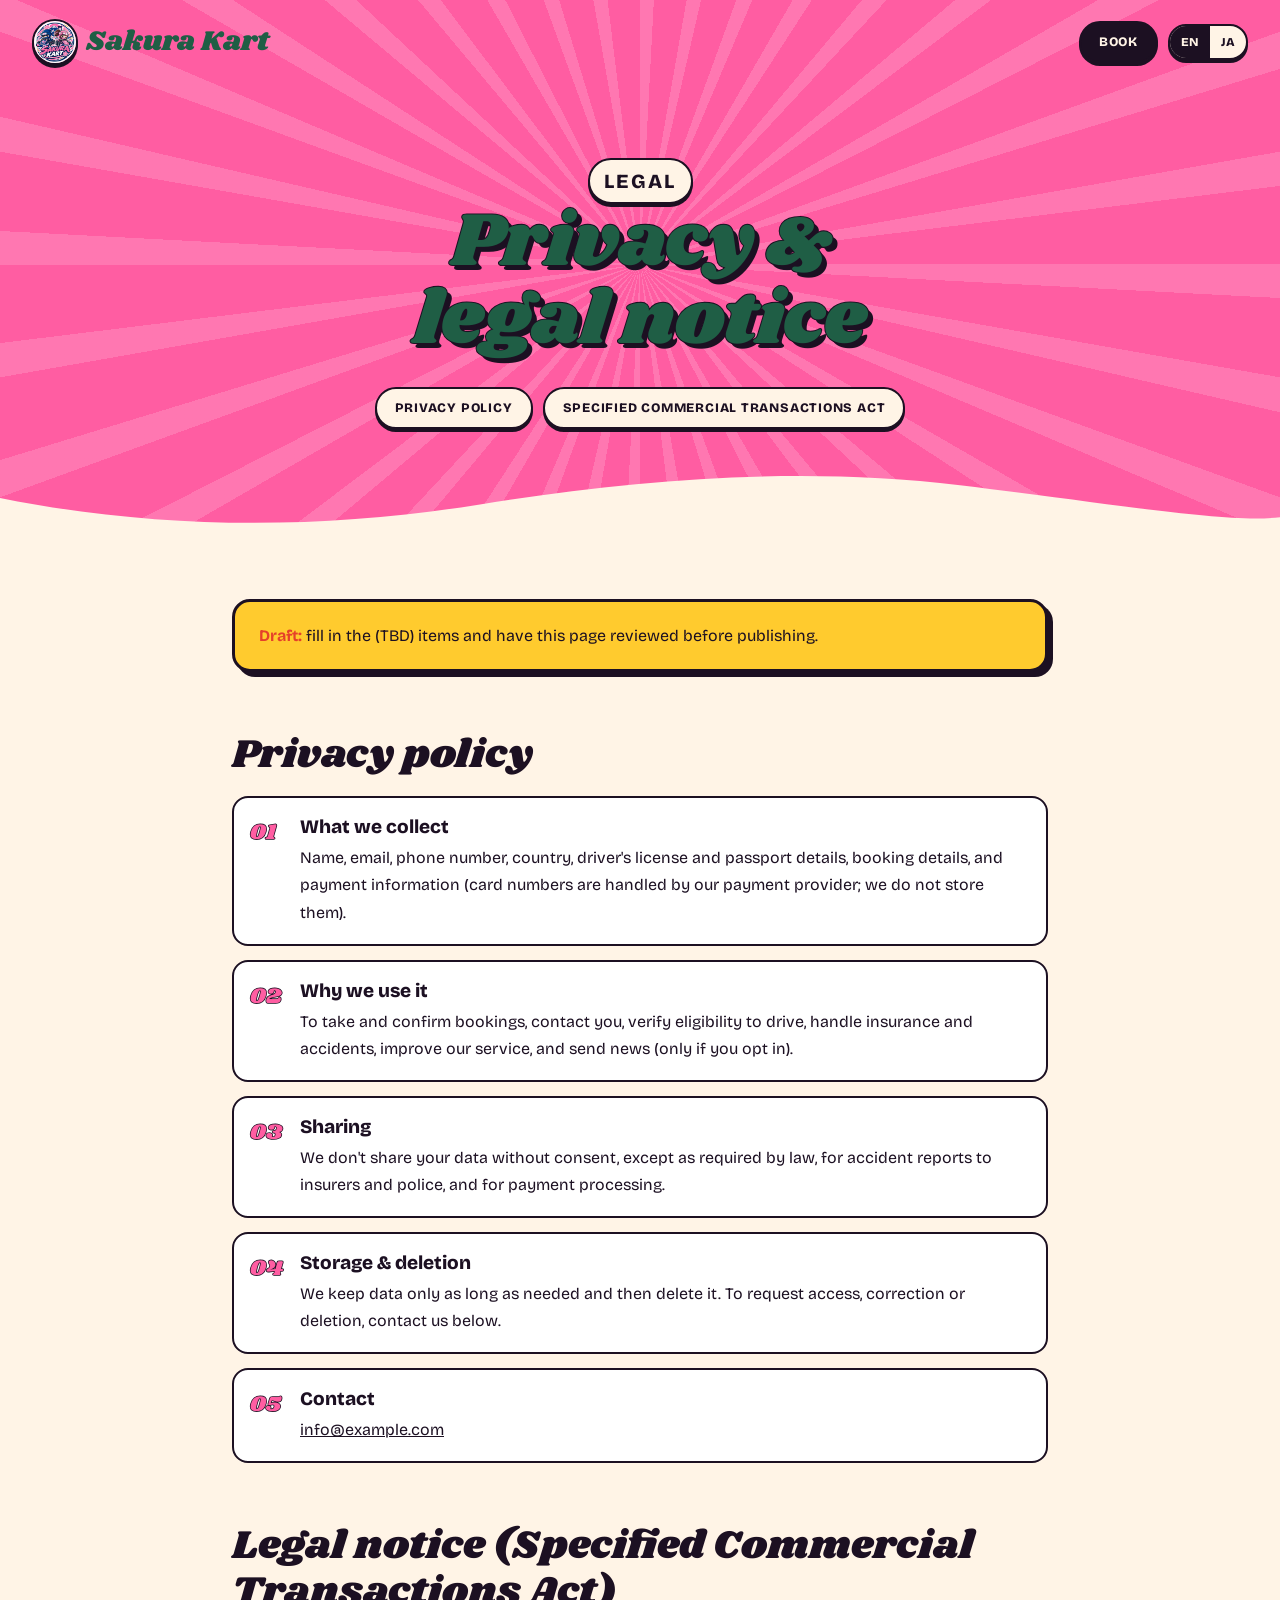
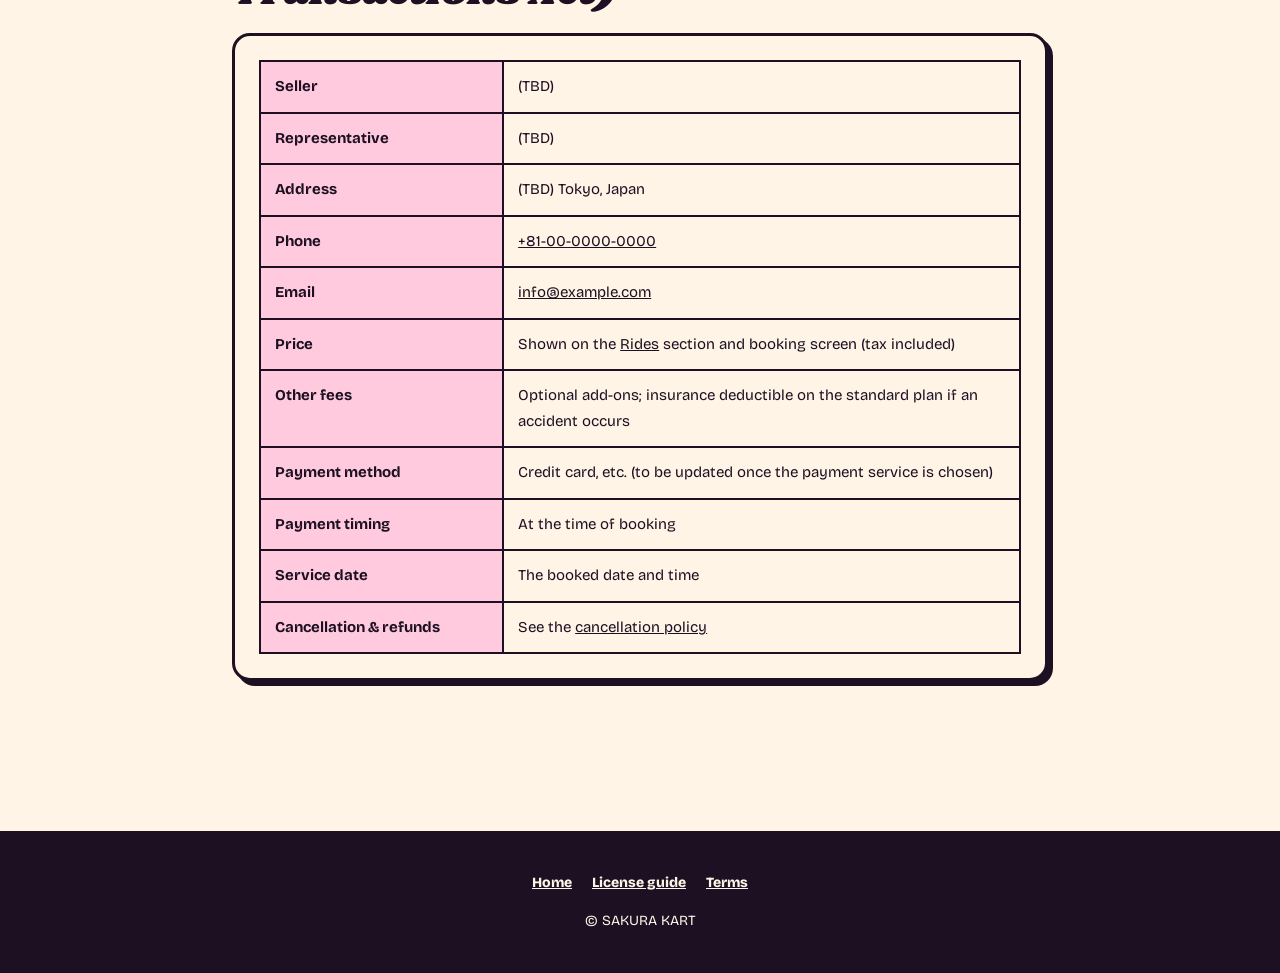
==== commit 3e558615: "ロゴを追加：ヒーロー・ヘッダー・ローディング・フッター・ファビコン Co-Authored-By: Claude Opus 5.5 <noreply@anthropic.com>" ====
--- a/legal.html
+++ b/legal.html
@@ -6,7 +6,8 @@
   <title data-ja="プライバシーポリシー・特定商取引法に基づく表記｜SAKURA KART">Privacy &amp; Legal Notice | SAKURA KART</title>
   <meta name="robots" content="noindex">
   <meta name="theme-color" content="#FF5DA2">
-  <link rel="icon" href="images/logo-mark.svg" type="image/svg+xml">
+  <link rel="icon" href="images/favicon.png" type="image/png">
+  <link rel="apple-touch-icon" href="images/apple-touch-icon.png">
   <link rel="preconnect" href="https://fonts.googleapis.com">
   <link rel="preconnect" href="https://fonts.gstatic.com" crossorigin>
   <link href="https://fonts.googleapis.com/css2?family=Bricolage+Grotesque:opsz,wght@12..96,400;12..96,600;12..96,800&family=Dela+Gothic+One&family=M+PLUS+Rounded+1c:wght@500;800&family=Shrikhand&display=swap" rel="stylesheet">
@@ -26,7 +27,7 @@
 
 <header class="hdr" id="hdr">
   <a href="index.html" class="hdr__logo" aria-label="SAKURA KART">
-    <svg class="hdr__mark" aria-hidden="true"><use href="#i-flower"/></svg>
+    <img class="hdr__mark" src="images/logo-sm.jpg" alt="" width="44" height="44">
     <span>Sakura Kart</span>
   </a>
   <div class="hdr__right">
--- a/css/style.css
+++ b/css/style.css
@@ -248,7 +248,8 @@
 .loader__lights i:nth-child(1) { animation: lightRed 1.5s steps(1) forwards; }
 .loader__lights i:nth-child(2) { animation: lightYellow 1.5s steps(1) forwards; }
 .loader__lights i:nth-child(3) { animation: lightGreen 1.5s steps(1) forwards; }
-.loader__kart { position: relative; width: min(380px, 70vw); animation: driveIn 1s var(--bounce) both; }
+.loader__logo { position: relative; width: min(300px, 62vw); border-radius: 50%; border: 4px solid var(--cream); box-shadow: 0 0 0 4px var(--ink), 0 0 60px rgba(255,93,162,.6); animation: logoIn 1s var(--bounce) both; }
+@keyframes logoIn { from { transform: scale(0) rotate(-200deg); } to { transform: none; } }
 .loader__word {
   position: relative; margin: 0;
   font-family: var(--ff-jp-display);
@@ -278,7 +279,8 @@
 @media (min-width: 768px) { .hdr { padding: 18px 32px; } }
 .hdr.is-stuck { background: var(--cream); box-shadow: 0 3px 0 var(--ink); padding-top: 10px; padding-bottom: 10px; }
 .hdr__logo { display: flex; align-items: center; gap: 8px; text-decoration: none; font-family: var(--ff-display); font-size: clamp(18px, 2.4vw, 28px); color: var(--matcha); white-space: nowrap; }
-.hdr__mark { width: 34px; height: 34px; color: var(--cream); filter: drop-shadow(2px 2px 0 var(--ink)); animation: spinSlow 12s linear infinite; }
+.hdr__mark { width: 46px; height: 46px; border-radius: 50%; border: 2.5px solid var(--ink); background: #fff; box-shadow: 0 3px 0 var(--ink); transition: transform .3s var(--bounce); }
+.hdr__logo:hover .hdr__mark { transform: rotate(-12deg) scale(1.08); }
 .hdr__nav { display: flex; gap: 10px; }
 .hdr__right { display: flex; align-items: center; gap: 10px; }
 .lang { display: flex; border: 2.5px solid var(--ink); border-radius: var(--pill); overflow: hidden; background: var(--cream); box-shadow: 0 3px 0 var(--ink); }
@@ -342,10 +344,22 @@
 .hero__stage {
   position: relative;
   width: min(640px, 92vw);
-  margin: clamp(60px, 12vw, 170px) auto 0;
+  margin: clamp(30px, 5vw, 80px) auto 0;
   flex: 1;
 }
-.hero__kart { width: 100%; height: auto; cursor: pointer; filter: drop-shadow(0 10px 0 rgba(28,16,34,.25)); animation: cruise 6s ease-in-out infinite; }
+.hero__logo {
+  display: block;
+  width: min(440px, 74vw); height: auto;
+  margin: 0 auto;
+  border-radius: 50%;
+  border: 4px solid var(--ink);
+  background: #fff;
+  box-shadow: var(--pop-lg);
+  cursor: pointer;
+  animation: logoFloat 5s ease-in-out infinite;
+}
+@keyframes logoFloat { 0%, 100% { transform: rotate(-3deg) translateY(0); } 50% { transform: rotate(3deg) translateY(-10px); } }
+.hero__kart { position: absolute; left: -14%; bottom: -8%; z-index: 2; width: min(260px, 40vw); height: auto; pointer-events: none; filter: drop-shadow(0 8px 0 rgba(28,16,34,.25)); animation: cruise 6s ease-in-out infinite; }
 .hero__tag { position: absolute; left: -2%; top: 8%; transform: rotate(-8deg); z-index: 2; }
 .hero__sfx { position: absolute; right: -2%; top: -6%; transform: rotate(10deg); animation: sfxPulse 1.4s var(--bounce) infinite; }
 .hero__badge { position: absolute; right: -4%; bottom: -10%; z-index: 2; }
@@ -394,6 +408,8 @@
 
 @media (max-width: 640px) {
   .hero__tate { display: none; }
+  .hero__kart { left: -4%; bottom: -6%; width: 34vw; }
+  .hero__foot { margin-top: 64px; }
   .hero__tag { top: -14%; }
   .hero__badge { bottom: -22%; right: 0; }
   .hero__addr { text-align: left; }
@@ -532,8 +548,11 @@
   .js .ride__scenes { min-height: 300px; }
   .js .ride__sticky { padding-top: 80px; }
 }
+@media (max-width: 480px) {
+  .hdr__logo span { display: none; }
+}
 @media (max-width: 380px) {
-  .hdr__mark { width: 26px; height: 26px; }
+  .hdr__mark { width: 38px; height: 38px; }
   .hdr__right { gap: 6px; }
 }
 
@@ -864,7 +883,8 @@
   background: linear-gradient(-45deg, transparent 8px, var(--cream) 8px) 0 0 / 16px 14px, linear-gradient(45deg, transparent 8px, var(--cream) 8px) 0 0 / 16px 14px;
 }
 .ticket__head { display: flex; justify-content: space-between; align-items: baseline; gap: 10px; }
-.ticket__brand { font-family: var(--ff-display); font-size: 30px; color: var(--matcha); }
+.ticket__brand { display: flex; align-items: center; gap: 10px; font-family: var(--ff-display); font-size: 30px; color: var(--matcha); }
+.ticket__logo { width: 48px; height: 48px; border-radius: 50%; border: 2.5px solid var(--ink); }
 .ticket__no { font-size: 11px; font-weight: 800; letter-spacing: .1em; }
 .ticket__addr { font-weight: 800; letter-spacing: .06em; font-size: 12px; margin: 4px 0 16px; padding-bottom: 14px; border-bottom: 2px dashed var(--ink); }
 .ticket__rows { list-style: none; padding: 0; margin: 0 0 16px; display: grid; gap: 8px; }
